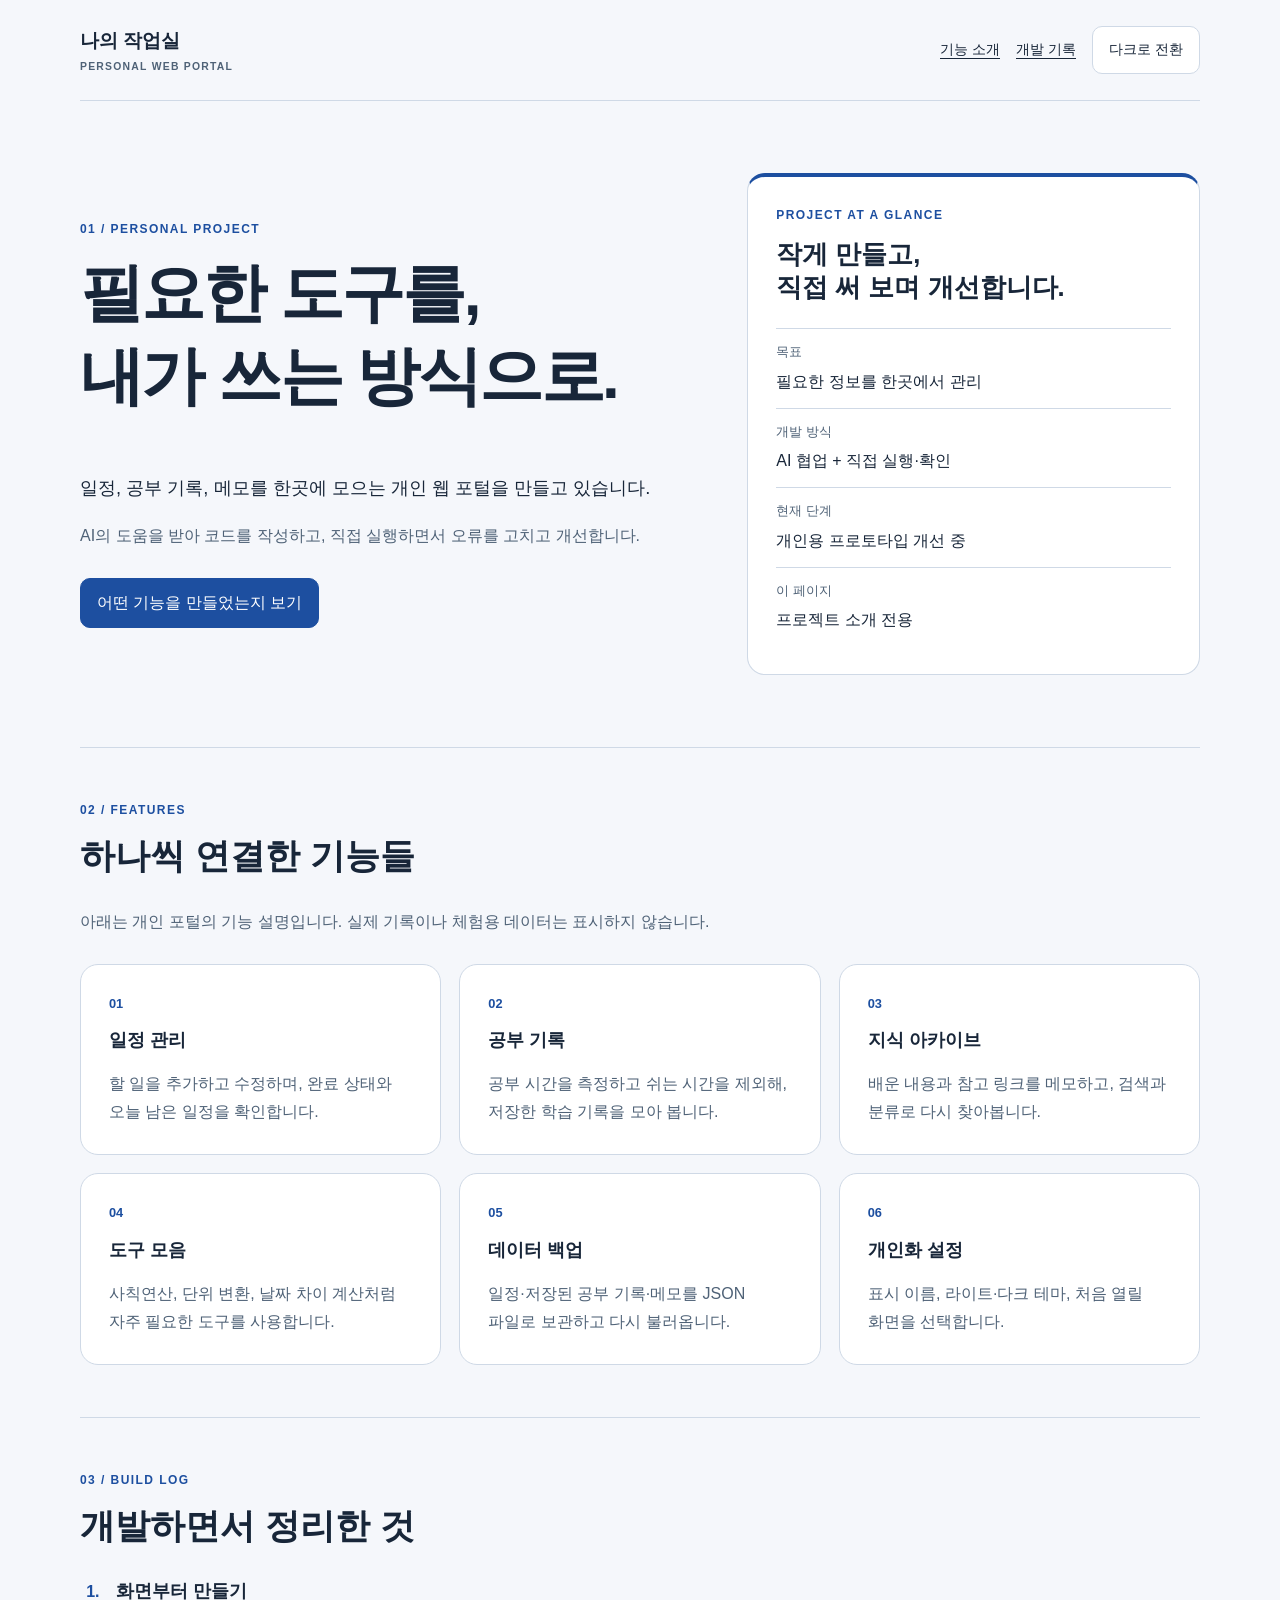
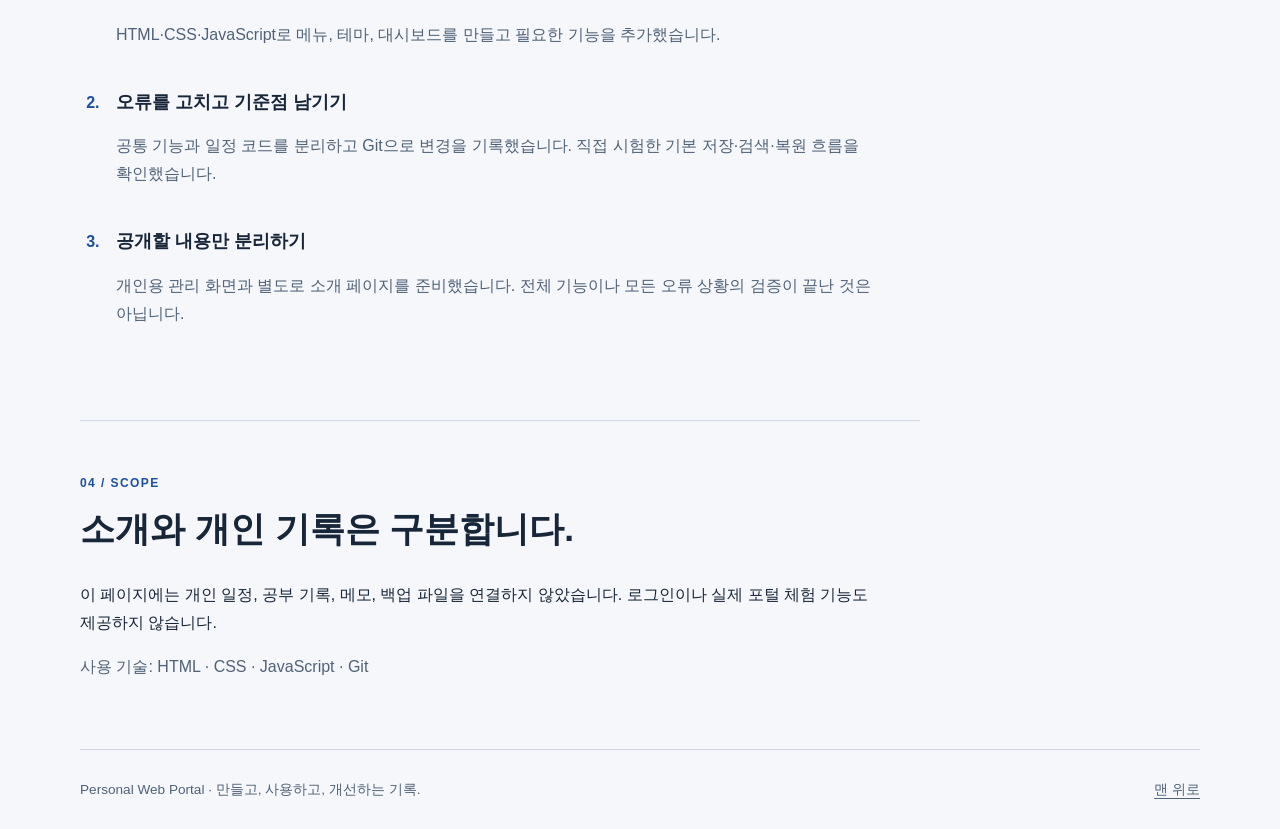
==== index.html @ 8fa9246e "1 첫업로드" ====
<!DOCTYPE html>
<html lang="ko" data-theme="light">
<head>
  <meta charset="UTF-8">
  <meta name="viewport" content="width=device-width, initial-scale=1.0">
  <meta name="description" content="AI와 함께 만드는 개인 웹 포털. 프로젝트의 목적, 기능, 개발 과정을 소개합니다.">
  <title>나의 작업실 | Personal Web Portal</title>
  <link rel="icon" href="data:,">
  <link rel="stylesheet" href="./public.css">
  <script src="./public.js" defer></script>
</head>
<body id="top">
  <a class="skip-link" href="#main">본문으로 바로가기</a>

  <header class="site-header wrap">
    <!-- 공개해도 되는 닉네임으로 바꾸세요. -->
    <a class="brand" href="#top">나의 작업실<span>PERSONAL WEB PORTAL</span></a>

    <nav aria-label="소개 페이지 메뉴">
      <a href="#features">기능 소개</a>
      <a href="#process">개발 기록</a>
      <button id="publicTheme" type="button" hidden>테마 전환</button>
    </nav>
  </header>

  <main id="main" class="wrap" tabindex="-1">
    <section class="hero" aria-labelledby="heroTitle">
      <div>
        <p class="eyebrow">01 / PERSONAL PROJECT</p>

        <h1 id="heroTitle">필요한 도구를,<br>내가 쓰는 방식으로.</h1>

        <p class="lead">
          일정, 공부 기록, 메모를 한곳에 모으는 개인 웹 포털을 만들고 있습니다.
        </p>

        <p class="muted">
          AI의 도움을 받아 코드를 작성하고, 직접 실행하면서 오류를 고치고 개선합니다.
        </p>

        <a class="button primary" href="#features">
          어떤 기능을 만들었는지 보기
        </a>
      </div>

      <aside class="project-card" aria-labelledby="projectTitle">
        <p class="eyebrow">PROJECT AT A GLANCE</p>
        <h2 id="projectTitle">작게 만들고,<br>직접 써 보며 개선합니다.</h2>

        <dl>
          <div>
            <dt>목표</dt>
            <dd>필요한 정보를 한곳에서 관리</dd>
          </div>
          <div>
            <dt>개발 방식</dt>
            <dd>AI 협업 + 직접 실행·확인</dd>
          </div>
          <div>
            <dt>현재 단계</dt>
            <dd>개인용 프로토타입 개선 중</dd>
          </div>
          <div>
            <dt>이 페이지</dt>
            <dd>프로젝트 소개 전용</dd>
          </div>
        </dl>
      </aside>
    </section>

    <section id="features" class="section" aria-labelledby="featuresTitle">
      <p class="eyebrow">02 / FEATURES</p>
      <h2 id="featuresTitle">하나씩 연결한 기능들</h2>

      <p class="section-intro">
        아래는 개인 포털의 기능 설명입니다.
        실제 기록이나 체험용 데이터는 표시하지 않습니다.
      </p>

      <div class="feature-grid">
        <article class="card">
          <p class="number">01</p>
          <h3>일정 관리</h3>
          <p>할 일을 추가하고 수정하며, 완료 상태와 오늘 남은 일정을 확인합니다.</p>
        </article>

        <article class="card">
          <p class="number">02</p>
          <h3>공부 기록</h3>
          <p>공부 시간을 측정하고 쉬는 시간을 제외해, 저장한 학습 기록을 모아 봅니다.</p>
        </article>

        <article class="card">
          <p class="number">03</p>
          <h3>지식 아카이브</h3>
          <p>배운 내용과 참고 링크를 메모하고, 검색과 분류로 다시 찾아봅니다.</p>
        </article>

        <article class="card">
          <p class="number">04</p>
          <h3>도구 모음</h3>
          <p>사칙연산, 단위 변환, 날짜 차이 계산처럼 자주 필요한 도구를 사용합니다.</p>
        </article>

        <article class="card">
          <p class="number">05</p>
          <h3>데이터 백업</h3>
          <p>일정·저장된 공부 기록·메모를 JSON 파일로 보관하고 다시 불러옵니다.</p>
        </article>

        <article class="card">
          <p class="number">06</p>
          <h3>개인화 설정</h3>
          <p>표시 이름, 라이트·다크 테마, 처음 열릴 화면을 선택합니다.</p>
        </article>
      </div>
    </section>

    <section id="process" class="section" aria-labelledby="processTitle">
      <p class="eyebrow">03 / BUILD LOG</p>
      <h2 id="processTitle">개발하면서 정리한 것</h2>

      <ol class="timeline">
        <li>
          <h3>화면부터 만들기</h3>
          <p>
            HTML·CSS·JavaScript로 메뉴, 테마, 대시보드를 만들고
            필요한 기능을 추가했습니다.
          </p>
        </li>

        <li>
          <h3>오류를 고치고 기준점 남기기</h3>
          <p>
            공통 기능과 일정 코드를 분리하고 Git으로 변경을 기록했습니다.
            직접 시험한 기본 저장·검색·복원 흐름을 확인했습니다.
          </p>
        </li>

        <li>
          <h3>공개할 내용만 분리하기</h3>
          <p>
            개인용 관리 화면과 별도로 소개 페이지를 준비했습니다.
            전체 기능이나 모든 오류 상황의 검증이 끝난 것은 아닙니다.
          </p>
        </li>
      </ol>
    </section>

    <section class="section boundary" aria-labelledby="scopeTitle">
      <p class="eyebrow">04 / SCOPE</p>
      <h2 id="scopeTitle">소개와 개인 기록은 구분합니다.</h2>

      <p>
        이 페이지에는 개인 일정, 공부 기록, 메모, 백업 파일을 연결하지 않았습니다.
        로그인이나 실제 포털 체험 기능도 제공하지 않습니다.
      </p>

      <p class="muted">사용 기술: HTML · CSS · JavaScript · Git</p>
    </section>
  </main>

  <footer class="site-footer wrap">
    <p>Personal Web Portal · 만들고, 사용하고, 개선하는 기록.</p>
    <a href="#top">맨 위로</a>
  </footer>
</body>
</html>
---- public.css ----
/* 이 파일은 public-site 안의 소개 페이지에서만 연결합니다. */
:root {
  color-scheme: light;
  --bg: #f5f7fb;
  --surface: #ffffff;
  --text: #182639;
  --muted: #4f6277;
  --line: #cfd9e6;
  --accent: #1d4fa0;
  --button-text: #ffffff;
  --soft: #e8effb;
}

:root[data-theme="dark"] {
  color-scheme: dark;
  --bg: #10151b;
  --surface: #18212b;
  --text: #edf3fb;
  --muted: #bac5d2;
  --line: #364657;
  --accent: #9ac5ff;
  --button-text: #10151b;
  --soft: #202e40;
}

* {
  box-sizing: border-box;
}

body {
  margin: 0;
  background: var(--bg);
  color: var(--text);
  font-family: "Segoe UI", "Malgun Gothic", sans-serif;
  line-height: 1.75;
  overflow-wrap: anywhere;
  word-break: keep-all;
}

[hidden] {
  display: none !important;
}

a {
  color: inherit;
  text-underline-offset: 4px;
}

button {
  font: inherit;
  cursor: pointer;
}

h1, h2, h3, p {
  margin-top: 0;
}

h1, h2, h3 {
  line-height: 1.3;
}

h2 {
  font-size: clamp(1.6rem, 3vw, 2.2rem);
}

h3 {
  font-size: 1.15rem;
}

:focus-visible {
  outline: 3px solid var(--accent);
  outline-offset: 5px;
}

.wrap {
  width: min(1120px, calc(100% - 40px));
  margin-inline: auto;
}

/* 키보드 사용자를 위한 본문 바로가기 */
.skip-link {
  position: fixed;
  top: 10px;
  left: 10px;
  z-index: 10;
  padding: 10px 16px;
  background: var(--surface);
  transform: translateY(-180%);
}

.skip-link:focus {
  transform: translateY(0);
}

/* 상단 메뉴와 하단 */
.site-header,
.site-header nav,
.site-footer {
  display: flex;
  align-items: center;
  justify-content: space-between;
  flex-wrap: wrap;
  gap: 16px;
}

.site-header {
  padding-block: 24px;
  border-bottom: 1px solid var(--line);
}

.brand {
  font-size: 1.2rem;
  font-weight: 700;
  text-decoration: none;
}

.brand span {
  display: block;
  font-size: 0.65rem;
  letter-spacing: 0.12em;
  color: var(--muted);
}

.site-header nav {
  justify-content: flex-start;
  font-size: 0.9rem;
}

.site-header nav a {
  padding-block: 8px;
}

#publicTheme,
.button {
  display: inline-block;
  padding: 10px 16px;
  border: 1px solid var(--line);
  border-radius: 10px;
  background: var(--surface);
  color: var(--text);
  text-decoration: none;
}

#publicTheme:hover {
  background: var(--soft);
}

.button.primary {
  background: var(--accent);
  color: var(--button-text);
  border-color: var(--accent);
}

.button:hover {
  text-decoration: underline;
}

/* 첫 소개 영역 */
.hero {
  display: grid;
  grid-template-columns: 1.35fr 1fr;
  gap: 56px;
  align-items: center;
  padding-block: 72px;
}

.hero > *,
.feature-grid > * {
  min-width: 0;
}

.eyebrow {
  color: var(--accent);
  font-size: 0.75rem;
  font-weight: 700;
  letter-spacing: 0.12em;
}

h1 {
  font-size: clamp(2.2rem, 5vw, 4.2rem);
  letter-spacing: -0.04em;
}

.lead {
  font-size: 1.15rem;
}

.muted,
.section-intro {
  color: var(--muted);
}

.hero .button {
  margin-top: 12px;
}

.project-card,
.card {
  padding: 28px;
  border: 1px solid var(--line);
  border-radius: 18px;
  background: var(--surface);
}

.project-card {
  border-top: 4px solid var(--accent);
}

.project-card h2 {
  font-size: 1.6rem;
}

dl {
  margin: 24px 0 0;
}

dl > div {
  padding-block: 12px;
  border-top: 1px solid var(--line);
}

dt {
  font-size: 0.8rem;
  color: var(--muted);
}

dd {
  margin: 4px 0 0;
}

/* 기능 소개와 개발 기록 */
.section {
  padding-block: 52px;
  border-top: 1px solid var(--line);
}

.feature-grid {
  display: grid;
  grid-template-columns: repeat(3, minmax(0, 1fr));
  gap: 18px;
  margin-top: 28px;
}

.number {
  color: var(--accent);
  font-size: 0.8rem;
  font-weight: 700;
}

.card p:last-child {
  margin-bottom: 0;
  color: var(--muted);
}

.timeline {
  margin: 28px 0 0;
  padding-left: 24px;
}

.timeline li {
  padding: 0 0 24px 12px;
}

.timeline li::marker {
  color: var(--accent);
  font-weight: 700;
}

.timeline p {
  color: var(--muted);
  max-width: 780px;
}

.boundary {
  max-width: 840px;
}

.site-footer {
  padding-block: 28px;
  border-top: 1px solid var(--line);
  font-size: 0.85rem;
  color: var(--muted);
}

.site-footer p {
  margin: 0;
}

/* 작은 화면 */
@media (max-width: 900px) {
  .hero {
    grid-template-columns: 1fr;
    gap: 32px;
    padding-block: 48px;
  }

  .feature-grid {
    grid-template-columns: repeat(2, minmax(0, 1fr));
  }
}

@media (max-width: 580px) {
  .wrap {
    width: calc(100% - 32px);
  }

  .site-header nav {
    gap: 12px;
  }

  .feature-grid {
    grid-template-columns: 1fr;
  }

  .project-card,
  .card {
    padding: 22px;
  }

  .section {
    padding-block: 36px;
  }
}
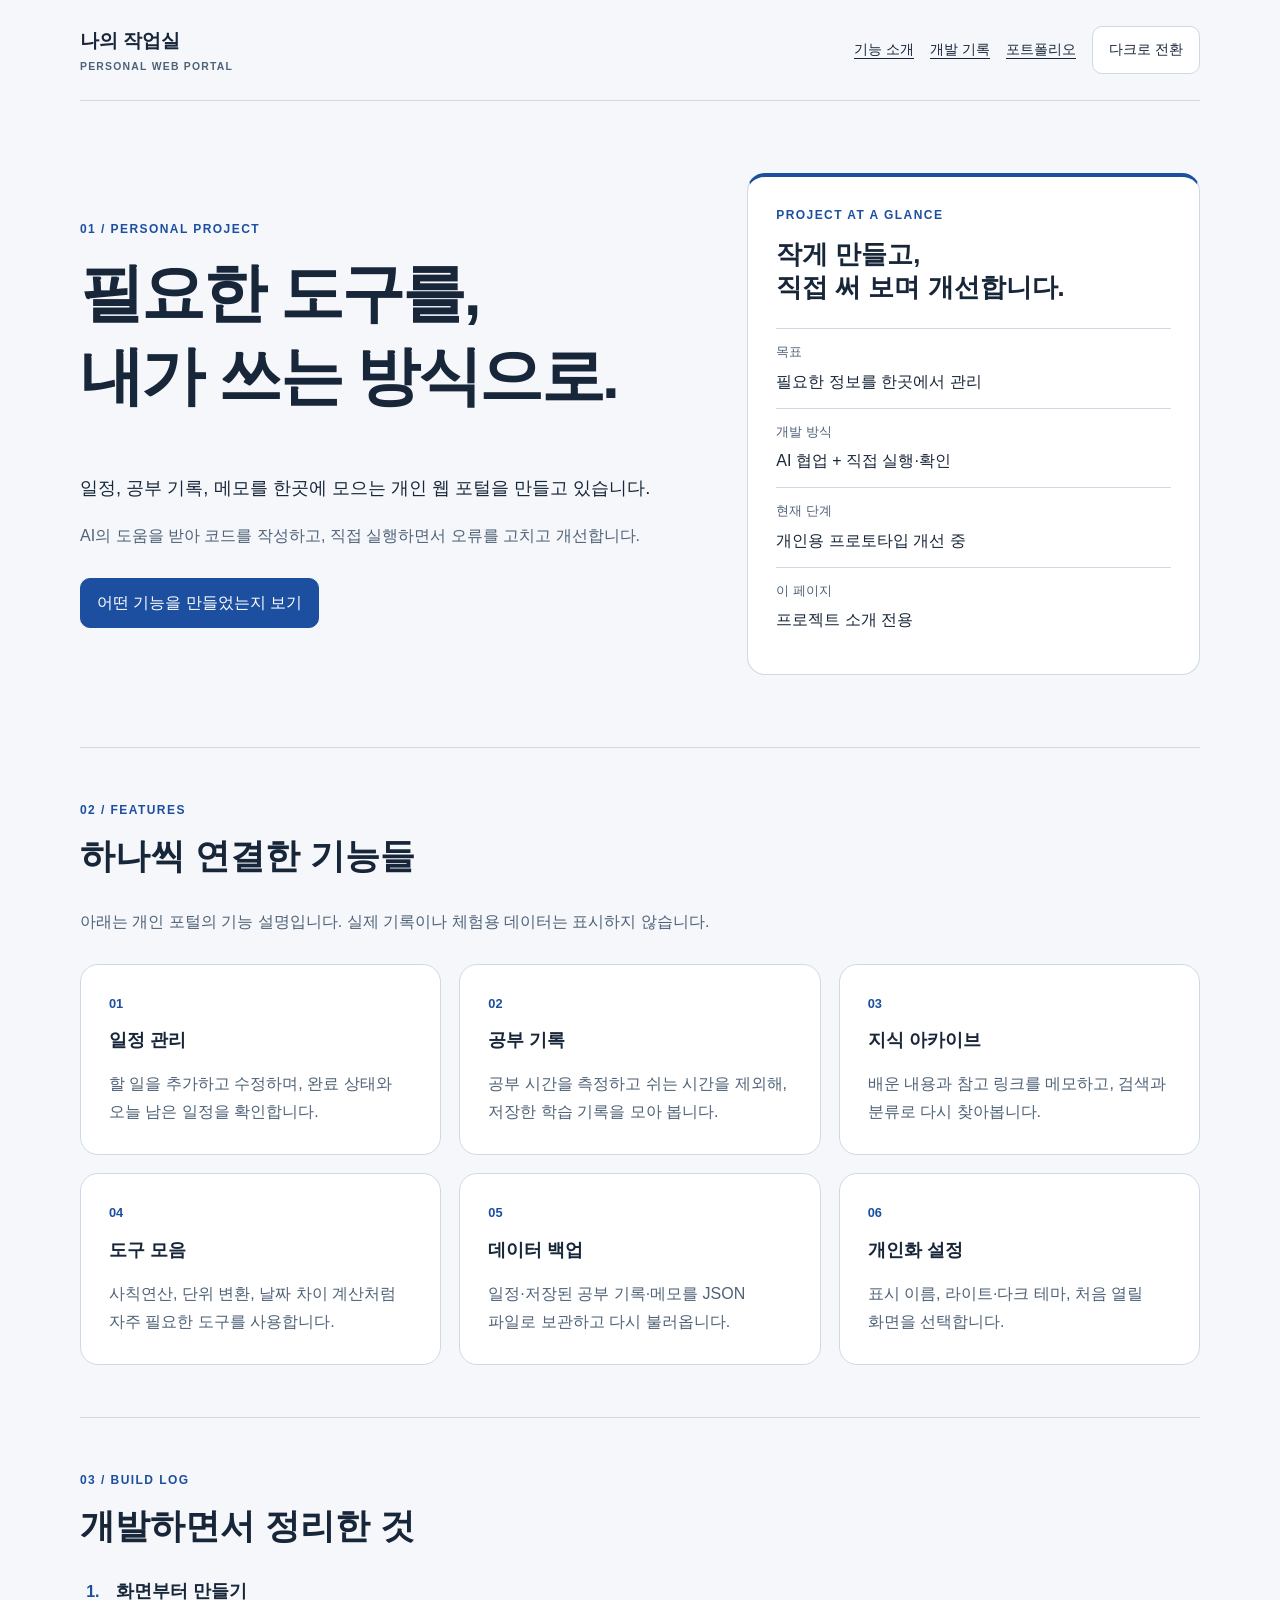
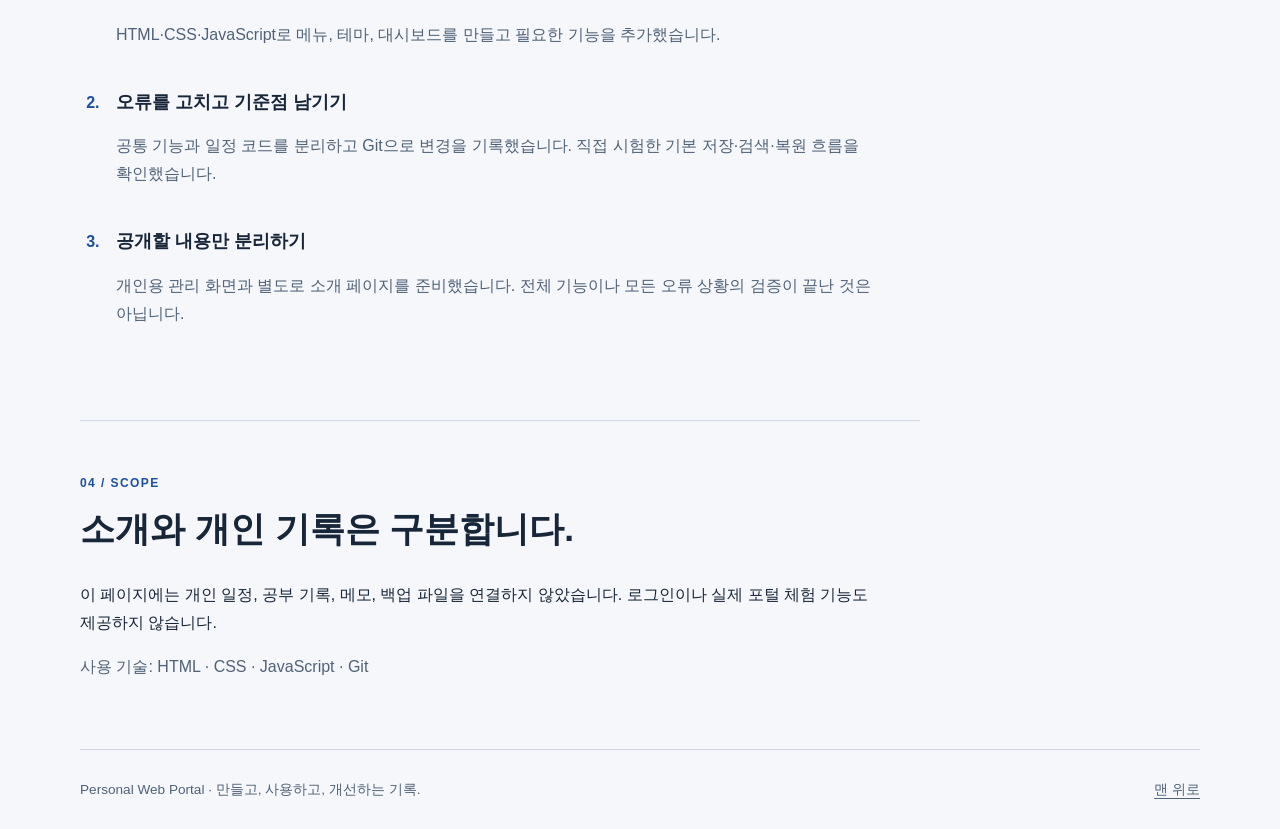
==== commit fe27626e: "feat: 포트폴리오 전시 페이지와 이미지 추가" ====
--- a/index.html
+++ b/index.html
@@ -19,6 +19,7 @@
     <nav aria-label="소개 페이지 메뉴">
       <a href="#features">기능 소개</a>
       <a href="#process">개발 기록</a>
+      <a href="./portfolio.html">포트폴리오</a>
       <button id="publicTheme" type="button" hidden>테마 전환</button>
     </nav>
   </header>
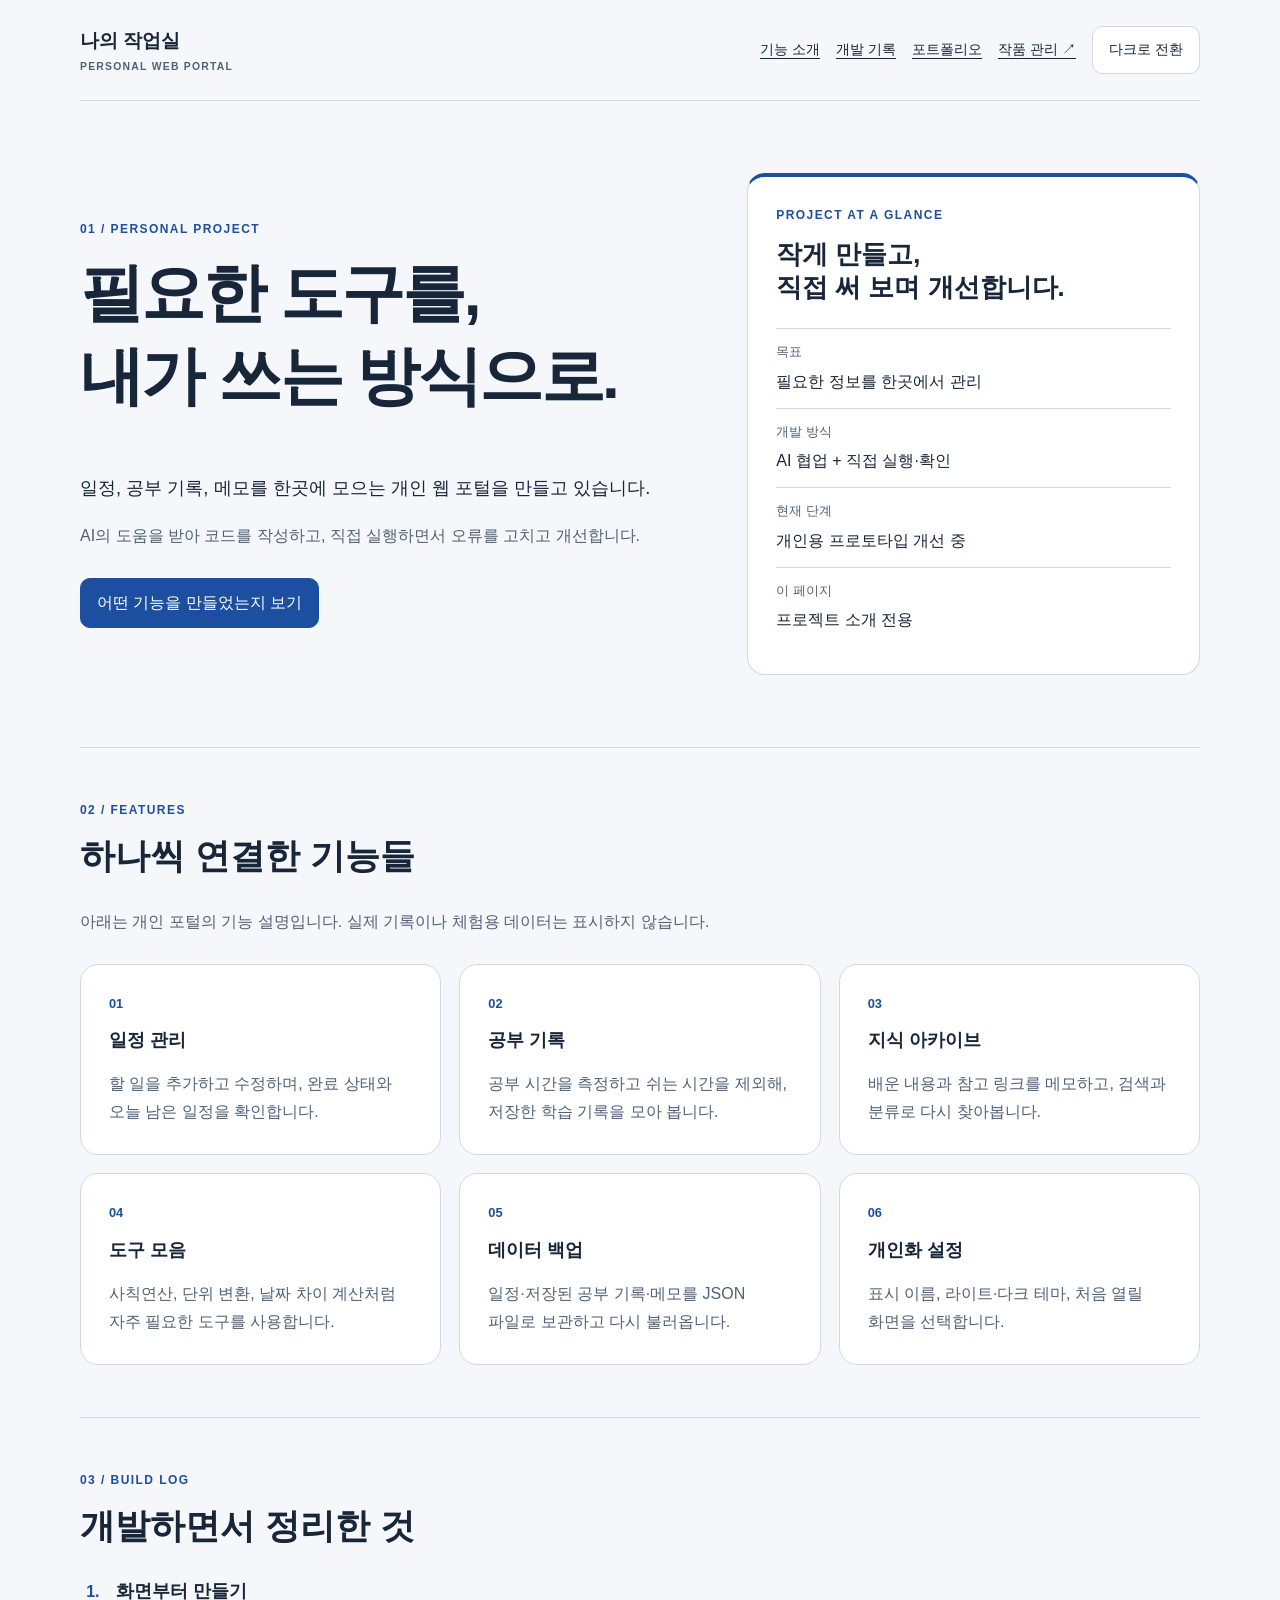
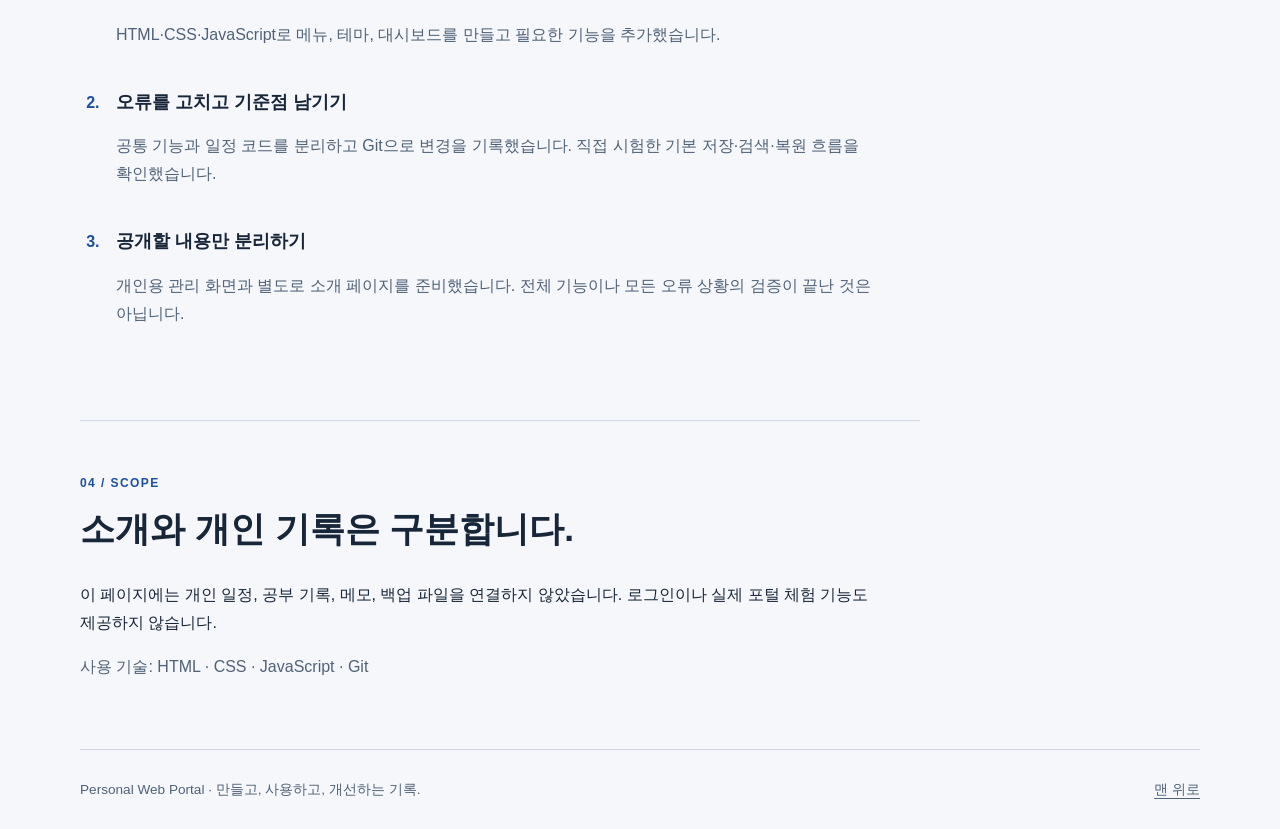
==== commit d1dcfb1f: "feat: manage portfolio content with Pages CMS" ====
--- a/index.html
+++ b/index.html
@@ -1,169 +1,170 @@
-<!DOCTYPE html>
-<html lang="ko" data-theme="light">
-<head>
-  <meta charset="UTF-8">
-  <meta name="viewport" content="width=device-width, initial-scale=1.0">
-  <meta name="description" content="AI와 함께 만드는 개인 웹 포털. 프로젝트의 목적, 기능, 개발 과정을 소개합니다.">
-  <title>나의 작업실 | Personal Web Portal</title>
-  <link rel="icon" href="data:,">
-  <link rel="stylesheet" href="./public.css">
-  <script src="./public.js" defer></script>
-</head>
-<body id="top">
-  <a class="skip-link" href="#main">본문으로 바로가기</a>
-
-  <header class="site-header wrap">
-    <!-- 공개해도 되는 닉네임으로 바꾸세요. -->
-    <a class="brand" href="#top">나의 작업실<span>PERSONAL WEB PORTAL</span></a>
-
-    <nav aria-label="소개 페이지 메뉴">
-      <a href="#features">기능 소개</a>
-      <a href="#process">개발 기록</a>
-      <a href="./portfolio.html">포트폴리오</a>
-      <button id="publicTheme" type="button" hidden>테마 전환</button>
-    </nav>
-  </header>
-
-  <main id="main" class="wrap" tabindex="-1">
-    <section class="hero" aria-labelledby="heroTitle">
-      <div>
-        <p class="eyebrow">01 / PERSONAL PROJECT</p>
-
-        <h1 id="heroTitle">필요한 도구를,<br>내가 쓰는 방식으로.</h1>
-
-        <p class="lead">
-          일정, 공부 기록, 메모를 한곳에 모으는 개인 웹 포털을 만들고 있습니다.
-        </p>
-
-        <p class="muted">
-          AI의 도움을 받아 코드를 작성하고, 직접 실행하면서 오류를 고치고 개선합니다.
-        </p>
-
-        <a class="button primary" href="#features">
-          어떤 기능을 만들었는지 보기
-        </a>
-      </div>
-
-      <aside class="project-card" aria-labelledby="projectTitle">
-        <p class="eyebrow">PROJECT AT A GLANCE</p>
-        <h2 id="projectTitle">작게 만들고,<br>직접 써 보며 개선합니다.</h2>
-
-        <dl>
-          <div>
-            <dt>목표</dt>
-            <dd>필요한 정보를 한곳에서 관리</dd>
-          </div>
-          <div>
-            <dt>개발 방식</dt>
-            <dd>AI 협업 + 직접 실행·확인</dd>
-          </div>
-          <div>
-            <dt>현재 단계</dt>
-            <dd>개인용 프로토타입 개선 중</dd>
-          </div>
-          <div>
-            <dt>이 페이지</dt>
-            <dd>프로젝트 소개 전용</dd>
-          </div>
-        </dl>
-      </aside>
-    </section>
-
-    <section id="features" class="section" aria-labelledby="featuresTitle">
-      <p class="eyebrow">02 / FEATURES</p>
-      <h2 id="featuresTitle">하나씩 연결한 기능들</h2>
-
-      <p class="section-intro">
-        아래는 개인 포털의 기능 설명입니다.
-        실제 기록이나 체험용 데이터는 표시하지 않습니다.
-      </p>
-
-      <div class="feature-grid">
-        <article class="card">
-          <p class="number">01</p>
-          <h3>일정 관리</h3>
-          <p>할 일을 추가하고 수정하며, 완료 상태와 오늘 남은 일정을 확인합니다.</p>
-        </article>
-
-        <article class="card">
-          <p class="number">02</p>
-          <h3>공부 기록</h3>
-          <p>공부 시간을 측정하고 쉬는 시간을 제외해, 저장한 학습 기록을 모아 봅니다.</p>
-        </article>
-
-        <article class="card">
-          <p class="number">03</p>
-          <h3>지식 아카이브</h3>
-          <p>배운 내용과 참고 링크를 메모하고, 검색과 분류로 다시 찾아봅니다.</p>
-        </article>
-
-        <article class="card">
-          <p class="number">04</p>
-          <h3>도구 모음</h3>
-          <p>사칙연산, 단위 변환, 날짜 차이 계산처럼 자주 필요한 도구를 사용합니다.</p>
-        </article>
-
-        <article class="card">
-          <p class="number">05</p>
-          <h3>데이터 백업</h3>
-          <p>일정·저장된 공부 기록·메모를 JSON 파일로 보관하고 다시 불러옵니다.</p>
-        </article>
-
-        <article class="card">
-          <p class="number">06</p>
-          <h3>개인화 설정</h3>
-          <p>표시 이름, 라이트·다크 테마, 처음 열릴 화면을 선택합니다.</p>
-        </article>
-      </div>
-    </section>
-
-    <section id="process" class="section" aria-labelledby="processTitle">
-      <p class="eyebrow">03 / BUILD LOG</p>
-      <h2 id="processTitle">개발하면서 정리한 것</h2>
-
-      <ol class="timeline">
-        <li>
-          <h3>화면부터 만들기</h3>
-          <p>
-            HTML·CSS·JavaScript로 메뉴, 테마, 대시보드를 만들고
-            필요한 기능을 추가했습니다.
-          </p>
-        </li>
-
-        <li>
-          <h3>오류를 고치고 기준점 남기기</h3>
-          <p>
-            공통 기능과 일정 코드를 분리하고 Git으로 변경을 기록했습니다.
-            직접 시험한 기본 저장·검색·복원 흐름을 확인했습니다.
-          </p>
-        </li>
-
-        <li>
-          <h3>공개할 내용만 분리하기</h3>
-          <p>
-            개인용 관리 화면과 별도로 소개 페이지를 준비했습니다.
-            전체 기능이나 모든 오류 상황의 검증이 끝난 것은 아닙니다.
-          </p>
-        </li>
-      </ol>
-    </section>
-
-    <section class="section boundary" aria-labelledby="scopeTitle">
-      <p class="eyebrow">04 / SCOPE</p>
-      <h2 id="scopeTitle">소개와 개인 기록은 구분합니다.</h2>
-
-      <p>
-        이 페이지에는 개인 일정, 공부 기록, 메모, 백업 파일을 연결하지 않았습니다.
-        로그인이나 실제 포털 체험 기능도 제공하지 않습니다.
-      </p>
-
-      <p class="muted">사용 기술: HTML · CSS · JavaScript · Git</p>
-    </section>
-  </main>
-
-  <footer class="site-footer wrap">
-    <p>Personal Web Portal · 만들고, 사용하고, 개선하는 기록.</p>
-    <a href="#top">맨 위로</a>
-  </footer>
-</body>
+<!DOCTYPE html>
+<html lang="ko" data-theme="light">
+<head>
+  <meta charset="UTF-8">
+  <meta name="viewport" content="width=device-width, initial-scale=1.0">
+  <meta name="description" content="AI와 함께 만드는 개인 웹 포털. 프로젝트의 목적, 기능, 개발 과정을 소개합니다.">
+  <title>나의 작업실 | Personal Web Portal</title>
+  <link rel="icon" href="data:,">
+  <link rel="stylesheet" href="./public.css">
+  <script src="./public.js" defer></script>
+</head>
+<body id="top">
+  <a class="skip-link" href="#main">본문으로 바로가기</a>
+
+  <header class="site-header wrap">
+    <!-- 공개해도 되는 닉네임으로 바꾸세요. -->
+    <a class="brand" href="#top">나의 작업실<span>PERSONAL WEB PORTAL</span></a>
+
+    <nav aria-label="소개 페이지 메뉴">
+      <a href="#features">기능 소개</a>
+      <a href="#process">개발 기록</a>
+      <a href="./portfolio.html">포트폴리오</a>
+      <a href="https://app.pagescms.org" target="_blank" rel="noopener noreferrer">작품 관리 ↗</a>
+      <button id="publicTheme" type="button" hidden>테마 전환</button>
+    </nav>
+  </header>
+
+  <main id="main" class="wrap" tabindex="-1">
+    <section class="hero" aria-labelledby="heroTitle">
+      <div>
+        <p class="eyebrow">01 / PERSONAL PROJECT</p>
+
+        <h1 id="heroTitle">필요한 도구를,<br>내가 쓰는 방식으로.</h1>
+
+        <p class="lead">
+          일정, 공부 기록, 메모를 한곳에 모으는 개인 웹 포털을 만들고 있습니다.
+        </p>
+
+        <p class="muted">
+          AI의 도움을 받아 코드를 작성하고, 직접 실행하면서 오류를 고치고 개선합니다.
+        </p>
+
+        <a class="button primary" href="#features">
+          어떤 기능을 만들었는지 보기
+        </a>
+      </div>
+
+      <aside class="project-card" aria-labelledby="projectTitle">
+        <p class="eyebrow">PROJECT AT A GLANCE</p>
+        <h2 id="projectTitle">작게 만들고,<br>직접 써 보며 개선합니다.</h2>
+
+        <dl>
+          <div>
+            <dt>목표</dt>
+            <dd>필요한 정보를 한곳에서 관리</dd>
+          </div>
+          <div>
+            <dt>개발 방식</dt>
+            <dd>AI 협업 + 직접 실행·확인</dd>
+          </div>
+          <div>
+            <dt>현재 단계</dt>
+            <dd>개인용 프로토타입 개선 중</dd>
+          </div>
+          <div>
+            <dt>이 페이지</dt>
+            <dd>프로젝트 소개 전용</dd>
+          </div>
+        </dl>
+      </aside>
+    </section>
+
+    <section id="features" class="section" aria-labelledby="featuresTitle">
+      <p class="eyebrow">02 / FEATURES</p>
+      <h2 id="featuresTitle">하나씩 연결한 기능들</h2>
+
+      <p class="section-intro">
+        아래는 개인 포털의 기능 설명입니다.
+        실제 기록이나 체험용 데이터는 표시하지 않습니다.
+      </p>
+
+      <div class="feature-grid">
+        <article class="card">
+          <p class="number">01</p>
+          <h3>일정 관리</h3>
+          <p>할 일을 추가하고 수정하며, 완료 상태와 오늘 남은 일정을 확인합니다.</p>
+        </article>
+
+        <article class="card">
+          <p class="number">02</p>
+          <h3>공부 기록</h3>
+          <p>공부 시간을 측정하고 쉬는 시간을 제외해, 저장한 학습 기록을 모아 봅니다.</p>
+        </article>
+
+        <article class="card">
+          <p class="number">03</p>
+          <h3>지식 아카이브</h3>
+          <p>배운 내용과 참고 링크를 메모하고, 검색과 분류로 다시 찾아봅니다.</p>
+        </article>
+
+        <article class="card">
+          <p class="number">04</p>
+          <h3>도구 모음</h3>
+          <p>사칙연산, 단위 변환, 날짜 차이 계산처럼 자주 필요한 도구를 사용합니다.</p>
+        </article>
+
+        <article class="card">
+          <p class="number">05</p>
+          <h3>데이터 백업</h3>
+          <p>일정·저장된 공부 기록·메모를 JSON 파일로 보관하고 다시 불러옵니다.</p>
+        </article>
+
+        <article class="card">
+          <p class="number">06</p>
+          <h3>개인화 설정</h3>
+          <p>표시 이름, 라이트·다크 테마, 처음 열릴 화면을 선택합니다.</p>
+        </article>
+      </div>
+    </section>
+
+    <section id="process" class="section" aria-labelledby="processTitle">
+      <p class="eyebrow">03 / BUILD LOG</p>
+      <h2 id="processTitle">개발하면서 정리한 것</h2>
+
+      <ol class="timeline">
+        <li>
+          <h3>화면부터 만들기</h3>
+          <p>
+            HTML·CSS·JavaScript로 메뉴, 테마, 대시보드를 만들고
+            필요한 기능을 추가했습니다.
+          </p>
+        </li>
+
+        <li>
+          <h3>오류를 고치고 기준점 남기기</h3>
+          <p>
+            공통 기능과 일정 코드를 분리하고 Git으로 변경을 기록했습니다.
+            직접 시험한 기본 저장·검색·복원 흐름을 확인했습니다.
+          </p>
+        </li>
+
+        <li>
+          <h3>공개할 내용만 분리하기</h3>
+          <p>
+            개인용 관리 화면과 별도로 소개 페이지를 준비했습니다.
+            전체 기능이나 모든 오류 상황의 검증이 끝난 것은 아닙니다.
+          </p>
+        </li>
+      </ol>
+    </section>
+
+    <section class="section boundary" aria-labelledby="scopeTitle">
+      <p class="eyebrow">04 / SCOPE</p>
+      <h2 id="scopeTitle">소개와 개인 기록은 구분합니다.</h2>
+
+      <p>
+        이 페이지에는 개인 일정, 공부 기록, 메모, 백업 파일을 연결하지 않았습니다.
+        로그인이나 실제 포털 체험 기능도 제공하지 않습니다.
+      </p>
+
+      <p class="muted">사용 기술: HTML · CSS · JavaScript · Git</p>
+    </section>
+  </main>
+
+  <footer class="site-footer wrap">
+    <p>Personal Web Portal · 만들고, 사용하고, 개선하는 기록.</p>
+    <a href="#top">맨 위로</a>
+  </footer>
+</body>
 </html>
